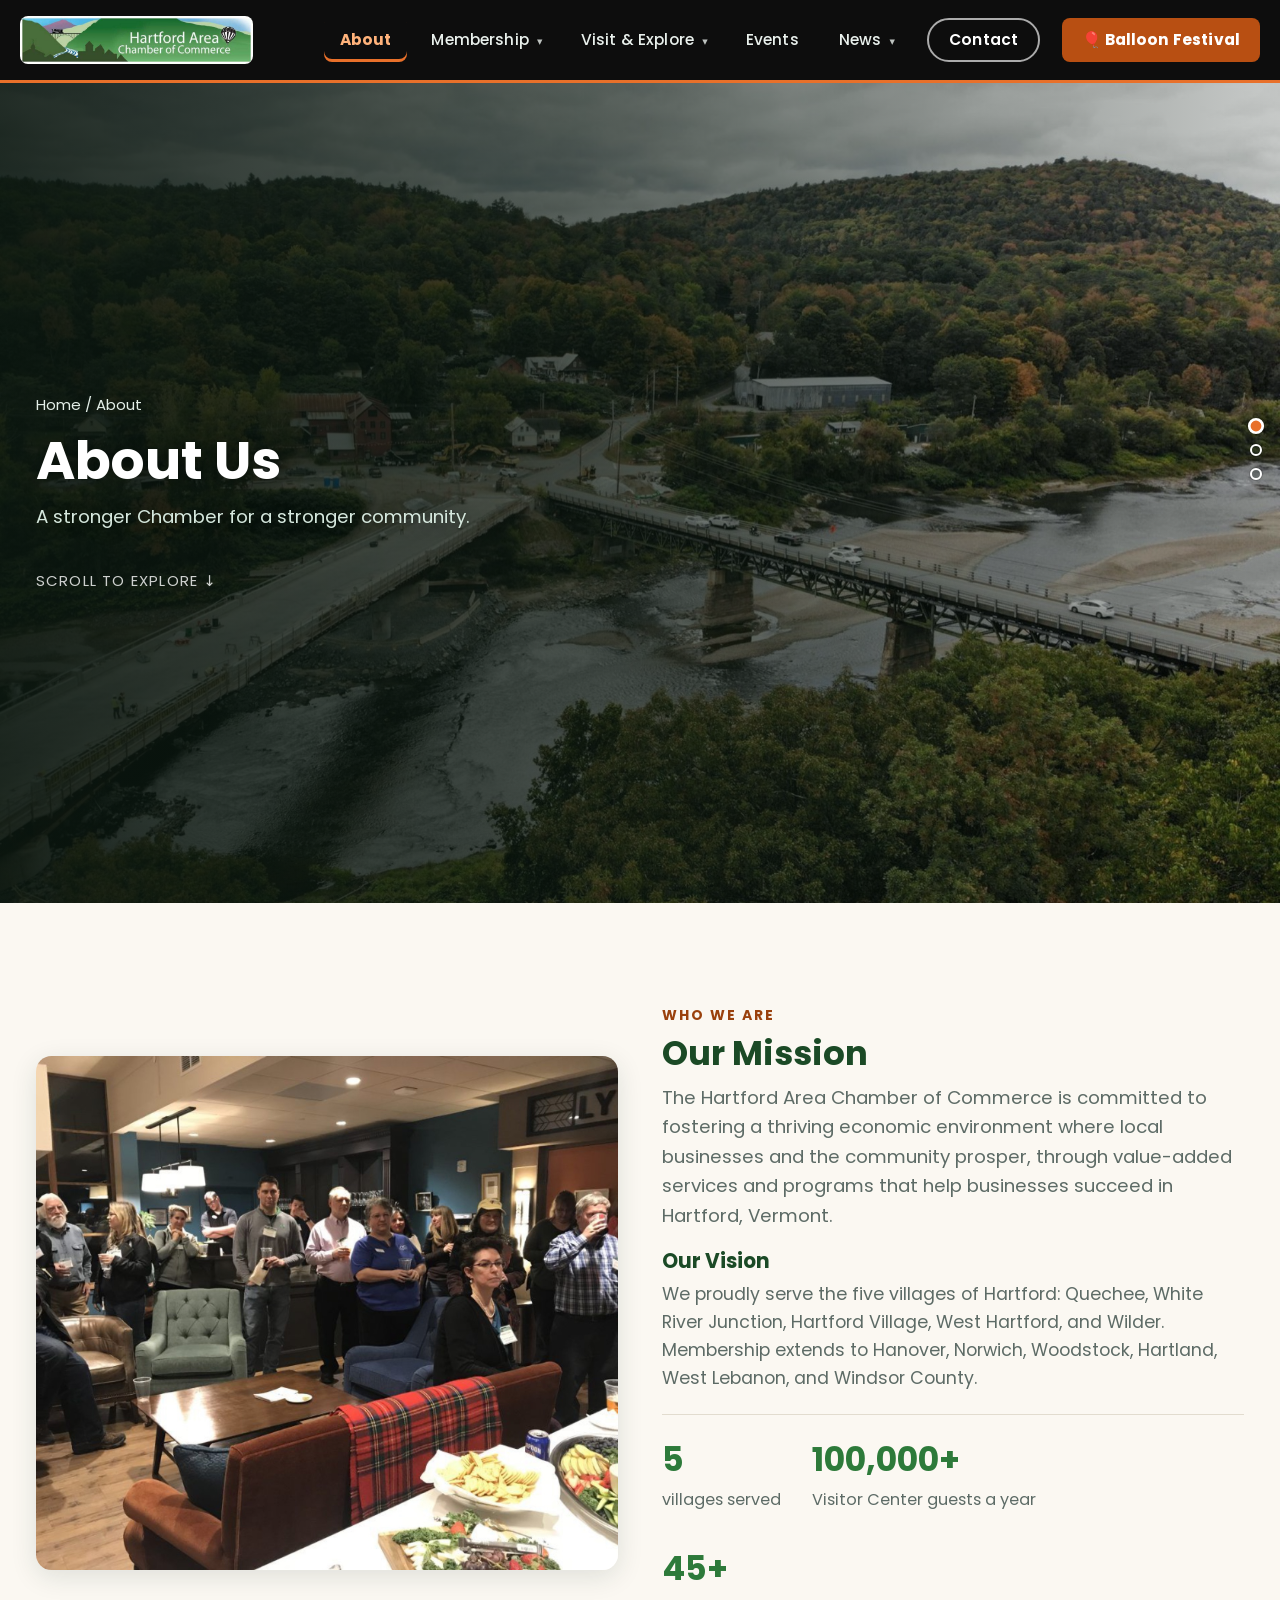
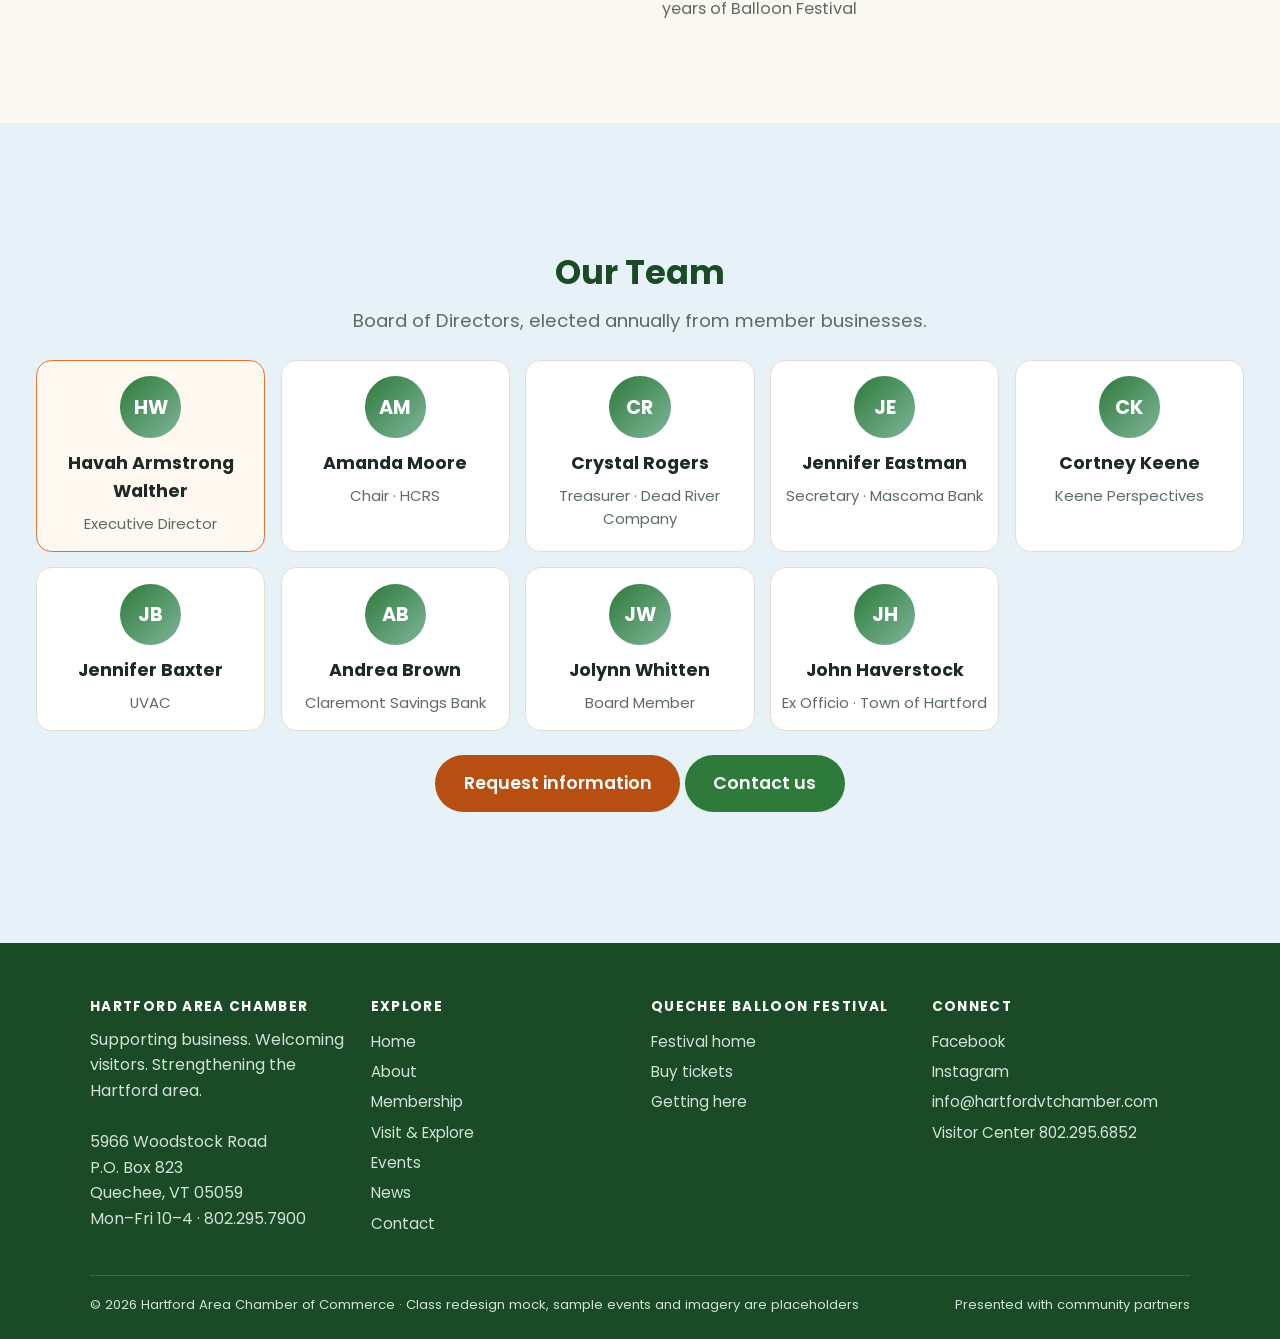
==== mock/about.html @ c6c53b95 "fixed the gorge map" ====
<!doctype html><html lang="en"><head><meta charset="utf-8"><meta name="viewport" content="width=device-width,initial-scale=1">
<title>About · Hartford Area Chamber</title>
<link rel="preconnect" href="https://fonts.googleapis.com">
<link href="https://fonts.googleapis.com/css2?family=Poppins:wght@400;500;600;700&display=swap" rel="stylesheet">
<link rel="stylesheet" href="styles.css?v=23"></head><body>
<main id="main">
<section class="page-hero photo" style="--bg:url(img/bridges.jpg)"><div class="wrap"><div class="crumbs"><a href="index.html">Home</a> / About</div><h1>About Us</h1><p>A stronger Chamber for a stronger community.</p></div></section>
<section><div class="wrap split">
  <div class="panel photo" role="img" aria-label="Members mingling at a Chamber business mixer" style="background-image:url(img/mixer.jpg);min-height:clamp(300px,52vh,520px)"></div>
  <div>
    <p class="eyebrow">Who we are</p>
    <h2>Our Mission</h2>
    <p class="lead" style="margin:8px 0 18px">The Hartford Area Chamber of Commerce is committed to fostering a thriving economic environment where local businesses and the community prosper, through value-added services and programs that help businesses succeed in Hartford, Vermont.</p>
    <h3>Our Vision</h3>
    <p style="margin:6px 0 20px;color:var(--muted)">We proudly serve the five villages of Hartford: Quechee, White River Junction, Hartford Village, West Hartford, and Wilder. Membership extends to Hanover, Norwich, Woodstock, Hartland, West Lebanon, and Windsor County.</p>
    <div class="stats">
      <div><b>5</b><span>villages served</span></div>
      <div><b>100,000+</b><span>Visitor Center guests a year</span></div>
      <div><b>45+</b><span>years of Balloon Festival</span></div>
    </div>
  </div>
</div></section>
<section class="alt"><div class="wrap">
  <div class="center"><h2>Our Team</h2><p class="lead">Board of Directors, elected annually from member businesses.</p></div>
  <div class="board team" id="team"></div>
  <p class="center" style="margin-top:22px"><a class="btn btn-primary" href="membership.html">Request information</a> <a class="btn btn-green" href="contact.html">Contact us</a></p>
</div></section>
</main>
<script src="app.js?v=23"></script>
<script>
const T=[['Amanda Moore','Chair · HCRS'],['Crystal Rogers','Treasurer · Dead River Company'],['Jennifer Eastman','Secretary · Mascoma Bank'],['Cortney Keene','Keene Perspectives'],['Jennifer Baxter','UVAC'],['Andrea Brown','Claremont Savings Bank'],['Jolynn Whitten','Board Member'],['John Haverstock','Ex Officio · Town of Hartford']];
document.getElementById('team').innerHTML='<div class="perk lead-card"><div class="avatar">HW</div><b>Havah Armstrong Walther</b><p>Executive Director</p></div>'+T.map(([n,r])=>`<div class="perk"><div class="avatar">${n.split(' ').map(x=>x[0]).join('')}</div><b>${n}</b><p>${r}</p></div>`).join('');
</script></body></html>
---- mock/styles.css ----
:root{
  --green:#2d7a3a; --green-d:#1b4a26; --sky:#e6f2f8; --cream:#fbf8f2;
  --orange:#e8702a; --orange-d:#c85a18; --ink:#1d2a26; --muted:#5d6b66;
  --line:#e2dccf; --chamber:#2d7a3a; --community:#2f6f9f; --white:#fff;
  --r:14px; --shadow:0 6px 24px rgba(20,52,39,.12);
  --font-h:'Poppins',system-ui,sans-serif; --font-b:'Poppins',system-ui,sans-serif;
}
*{box-sizing:border-box;margin:0}
html{scroll-behavior:smooth}
body{font-family:var(--font-b);color:var(--ink);background:var(--cream);line-height:1.6}
h1,h2,h3,h4{font-family:var(--font-h);line-height:1.15;color:var(--green-d)}
h1{font-size:clamp(2.2rem,5vw,3.8rem)} h2{font-size:clamp(1.7rem,3vw,2.4rem)} h3{font-size:1.25rem}
a{color:inherit}
img{max-width:100%}
.wrap{max-width:1140px;margin:0 auto;padding:0 20px}
section{padding:64px 0}
.eyebrow{font-size:.78rem;letter-spacing:.14em;text-transform:uppercase;font-weight:700;color:var(--orange-d);margin-bottom:8px}
.lead{font-size:1.15rem;color:var(--muted);max-width:60ch}
.center{text-align:center}.center .lead{margin:12px auto 0}

/* buttons */
.btn{display:inline-block;padding:12px 24px;border-radius:999px;font-weight:600;text-decoration:none;border:2px solid transparent;cursor:pointer;font:600 1rem var(--font-b);transition:.15s}
.btn-primary{background:var(--orange);color:#fff}.btn-primary:hover{background:var(--orange-d)}
.btn-green{background:var(--green);color:#fff}.btn-green:hover{background:var(--green-d)}
.btn-ghost{border-color:currentColor;background:transparent}
.btn-ghost:hover{background:rgba(255,255,255,.15)}

/* header */
.skip{position:absolute;left:-999px}.skip:focus{left:10px;top:10px;background:#fff;padding:8px;z-index:99}
.topbar{background:var(--green-d);color:#dfeee6;font-size:.85rem}
.topbar .wrap{display:flex;justify-content:space-between;gap:12px;padding:7px 20px;flex-wrap:wrap}
.topbar a{text-decoration:none}.topbar a:hover{text-decoration:underline}
header.site{position:sticky;top:0;z-index:50;background:rgba(251,248,242,.96);backdrop-filter:blur(8px);border-bottom:1px solid var(--line)}
header.site .wrap{display:flex;align-items:center;justify-content:space-between;height:72px}
.logo{display:flex;align-items:center;gap:10px;text-decoration:none;font-family:var(--font-h);font-weight:700;color:var(--green-d);line-height:1.1}
.logo-mark{width:40px;height:40px;border-radius:50%;background:var(--green);display:grid;place-items:center;font-size:1.3rem}
.logo small{display:block;font:500 .72rem var(--font-b);color:var(--muted);letter-spacing:.06em;text-transform:uppercase}
nav.main ul{list-style:none;display:flex;gap:4px;padding:0;align-items:center}
nav.main a{display:block;padding:8px 12px;border-radius:8px;text-decoration:none;font-weight:500;font-size:.95rem}
nav.main a:hover{background:var(--sky)}
nav.main a.active{color:var(--orange-d);font-weight:700;box-shadow:inset 0 -3px 0 var(--orange)}
nav.main a.nav-bf{background:var(--orange);color:#fff;font-weight:700;margin-left:6px}
nav.main a.nav-bf:hover{background:var(--orange-d)}
.menu-btn{display:none;background:none;border:0;font-size:1.8rem;cursor:pointer}
@media(max-width:900px){
  .menu-btn{display:block}
  nav.main{position:absolute;top:72px;left:0;right:0;background:var(--cream);border-bottom:1px solid var(--line);display:none}
  nav.main.open{display:block}
  nav.main ul{flex-direction:column;align-items:stretch;padding:12px 20px}
}

/* hero */
.hero{position:relative;color:#fff;padding:110px 0 100px;background:
  linear-gradient(180deg,rgba(20,52,39,.55),rgba(20,52,39,.8)),
  radial-gradient(circle at 80% 20%,#f4a261 0,transparent 35%),
  linear-gradient(160deg,#2e7d5b,#1f4d3a 60%,#143427)}
.hero p{font-size:1.2rem;max-width:56ch;margin:18px 0 28px;color:#e6f2ec}
.hero h1{color:#fff;max-width:18ch}
.hero .actions{display:flex;gap:12px;flex-wrap:wrap}
.page-hero{padding:56px 0;background:var(--green);color:#fff}
.page-hero h1{color:#fff;font-size:clamp(2rem,4vw,3rem)}
.page-hero p{color:#d6e8de;margin-top:10px;max-width:60ch}
.crumbs{font-size:.85rem;margin-bottom:12px;color:#bcd6c9}.crumbs a{text-decoration:none}.crumbs a:hover{text-decoration:underline}

/* promo band (balloon fest) */
.bf-band{background:linear-gradient(110deg,#c85a18,#e8702a 55%,#f4a261);color:#fff;padding:36px 0}
.bf-band .wrap{display:flex;align-items:center;justify-content:space-between;gap:24px;flex-wrap:wrap}
.bf-band h2{color:#fff}.bf-band p{opacity:.95}
.count{display:flex;gap:10px}
.count div{background:rgba(255,255,255,.18);border-radius:12px;padding:10px 14px;text-align:center;min-width:72px}
.count b{display:block;font:700 1.8rem var(--font-h)}.count span{font-size:.7rem;text-transform:uppercase;letter-spacing:.1em}

/* grids & cards */
.grid{display:grid;gap:22px}.g3{grid-template-columns:repeat(auto-fit,minmax(260px,1fr))}.g4{grid-template-columns:repeat(auto-fit,minmax(220px,1fr))}.g2{grid-template-columns:repeat(auto-fit,minmax(320px,1fr))}
.card{background:#fff;border:1px solid var(--line);border-radius:var(--r);overflow:hidden;box-shadow:0 1px 2px rgba(0,0,0,.03);transition:.2s;display:flex;flex-direction:column}
.card:hover{transform:translateY(-3px);box-shadow:var(--shadow)}
.card .body{padding:20px;display:flex;flex-direction:column;gap:8px;flex:1}
.card .body p{color:var(--muted);font-size:.95rem}
.card .body .btn{align-self:flex-start;margin-top:auto}
.thumb{height:170px;display:grid;place-items:center;font-size:3.4rem;position:relative}
.t-gorge{background:linear-gradient(135deg,#2e7d5b,#7fb69a)}
.t-sky{background:linear-gradient(135deg,#f4a261,#e8702a)}
.t-town{background:linear-gradient(135deg,#2f6f9f,#8bbbd9)}
.t-winter{background:linear-gradient(135deg,#9bb7c9,#e8f1f5)}
.t-bridge{background:linear-gradient(135deg,#8b5e3c,#d2a679)}
.t-spring{background:linear-gradient(135deg,#6aa84f,#c5e1a5)}
.perk{padding:24px;background:#fff;border:1px solid var(--line);border-radius:var(--r)}
.perk .ico{font-size:1.8rem;margin-bottom:8px}.perk p{color:var(--muted);font-size:.95rem;margin-top:6px}
.split{display:grid;grid-template-columns:1fr 1fr;gap:40px;align-items:center}
@media(max-width:800px){.split{grid-template-columns:1fr}}
.panel{border-radius:var(--r);min-height:320px;display:grid;place-items:center;font-size:5rem;color:#fff;box-shadow:var(--shadow)}
.alt{background:var(--sky)}.dark{background:var(--green-d);color:#e6f2ec}.dark h2{color:#fff}

/* badges */
.badge{display:inline-block;font-size:.72rem;font-weight:700;letter-spacing:.05em;text-transform:uppercase;padding:4px 10px;border-radius:999px;color:#fff;width:fit-content}
.b-chamber{background:var(--chamber)}.b-community{background:var(--community)}
.thumb .badge{position:absolute;top:12px;left:12px}
.meta{display:flex;flex-direction:column;gap:2px;font-size:.9rem;color:var(--ink)}

/* events page */
.toolbar{display:flex;gap:10px;flex-wrap:wrap;margin:24px 0}
.chip{padding:8px 16px;border-radius:999px;border:1.5px solid var(--line);background:#fff;font:600 .9rem var(--font-b);cursor:pointer}
.chip.on{background:var(--green);color:#fff;border-color:var(--green)}
.legend{display:flex;gap:16px;align-items:center;font-size:.85rem;color:var(--muted);margin-left:auto}
.dot{display:inline-block;width:10px;height:10px;border-radius:50%;margin-right:6px}
.cal{background:#fff;border:1px solid var(--line);border-radius:var(--r);overflow:hidden}
.cal-head{display:flex;justify-content:space-between;align-items:center;padding:16px 20px;background:var(--green);color:#fff}
.cal-head h3{color:#fff;font-size:1.4rem}
.cal-head button{background:rgba(255,255,255,.15);border:0;color:#fff;width:38px;height:38px;border-radius:50%;font-size:1.1rem;cursor:pointer}
.cal-head button:hover{background:rgba(255,255,255,.3)}
.cal-grid{display:grid;grid-template-columns:repeat(7,1fr)}
.dow{padding:10px;text-align:center;font-size:.75rem;font-weight:700;letter-spacing:.08em;text-transform:uppercase;color:var(--muted);background:var(--cream);border-bottom:1px solid var(--line)}
.day{min-height:96px;padding:6px;border-right:1px solid var(--line);border-bottom:1px solid var(--line);font-size:.8rem}
.day:nth-child(7n){border-right:0}
.day.out{background:#faf7f0;color:#bbb}
.day.today .n{background:var(--orange);color:#fff;border-radius:50%}
.day .n{display:inline-grid;place-items:center;width:24px;height:24px;font-weight:600}
.ev{display:block;width:100%;text-align:left;border:0;margin-top:3px;padding:3px 6px;border-radius:5px;color:#fff;font:600 .72rem var(--font-b);white-space:nowrap;overflow:hidden;text-overflow:ellipsis;cursor:pointer}
.ev.chamber{background:var(--chamber)}.ev.community{background:var(--community)}
@media(max-width:700px){.day{min-height:56px;padding:3px}.ev{font-size:0;height:8px;padding:0}.dow{padding:6px 2px;font-size:.62rem}}
.list-row{display:flex;gap:16px;background:#fff;border:1px solid var(--line);border-radius:var(--r);padding:14px;align-items:center}
.list-row .date{background:var(--sky);border-radius:10px;text-align:center;padding:8px 14px;min-width:64px}
.list-row .date b{display:block;font:700 1.5rem var(--font-h);color:var(--green-d)}.list-row .date span{font-size:.75rem;text-transform:uppercase;font-weight:700;color:var(--orange-d)}
.list-row h4{font-size:1.05rem}.list-row p{font-size:.88rem;color:var(--muted)}
dialog{border:0;border-radius:var(--r);padding:0;margin:auto;max-width:580px;width:92%;max-height:88vh;overflow:auto;box-shadow:0 20px 60px rgba(0,0,0,.35);background:#fff;color:var(--ink)}
dialog::backdrop{background:rgba(232,241,245,.55);backdrop-filter:blur(8px);-webkit-backdrop-filter:blur(8px)}
/* backdrop takes a light tint of the event's image color */
dialog[data-tone="t-gorge"]::backdrop{background:rgba(127,182,154,.40)}
dialog[data-tone="t-sky"]::backdrop{background:rgba(244,162,97,.35)}
dialog[data-tone="t-town"]::backdrop{background:rgba(139,187,217,.40)}
dialog[data-tone="t-winter"]::backdrop{background:rgba(155,183,201,.40)}
dialog[data-tone="t-bridge"]::backdrop{background:rgba(210,166,121,.38)}
dialog[data-tone="t-spring"]::backdrop{background:rgba(160,205,130,.40)}
body:has(dialog[open]){overflow:hidden}
dialog .thumb{height:130px}dialog .inner{padding:22px;display:flex;flex-direction:column;gap:10px}
.x{position:absolute;top:10px;right:10px;width:36px;height:36px;border-radius:50%;border:0;background:rgba(255,255,255,.9);font-size:1.1rem;cursor:pointer;z-index:2}
.rv-head{display:flex;justify-content:space-between;align-items:center;gap:10px;border-top:1px solid var(--line);padding-top:16px;margin-top:6px}
.stars{color:#f5a623;letter-spacing:2px}
.rv{background:var(--cream);border-radius:12px;padding:14px;display:flex;flex-direction:column;gap:6px}
.rv b{font-size:.9rem}.rv small{color:var(--muted)}.rv p{font-size:.92rem}
.rv-photos{display:flex;gap:8px;flex-wrap:wrap}
.rv-photos span,.rv-photos img{width:84px;height:64px;border-radius:8px;display:grid;place-items:center;font-size:1.6rem;object-fit:cover}
.rvform{display:none;background:var(--sky);border-radius:12px;padding:14px}.rvform.show{display:grid}
.rvform small{color:var(--muted)}

/* forms / footer */
form{display:grid;gap:12px}
input,textarea{padding:12px 14px;border:1.5px solid var(--line);border-radius:10px;font:1rem var(--font-b);width:100%}
input:focus,textarea:focus{outline:2px solid var(--orange);border-color:transparent}
footer.site{background:var(--green-d);color:#cfe2d8;padding:56px 0 24px}
footer.site h4{color:#fff;font-family:var(--font-b);font-size:.85rem;text-transform:uppercase;letter-spacing:.1em;margin-bottom:12px}
footer.site a{display:block;text-decoration:none;padding:3px 0;font-size:.95rem}footer.site a:hover{color:#fff;text-decoration:underline}
footer.site .legal{border-top:1px solid rgba(255,255,255,.15);margin-top:36px;padding-top:18px;font-size:.82rem;display:flex;justify-content:space-between;flex-wrap:wrap;gap:8px}
#map,.map{height:460px;border-radius:var(--r);border:1px solid var(--line);box-shadow:var(--shadow)}
.team{text-align:center}.avatar{width:84px;height:84px;border-radius:50%;margin:0 auto 10px;background:linear-gradient(135deg,var(--green),#7fb69a);color:#fff;display:grid;place-items:center;font:700 1.5rem var(--font-h)}
.team p{font-size:.85rem;color:var(--muted)}
.mock-note{background:#fff3cd;color:#664d03;text-align:center;font-size:.8rem;padding:6px}
.rules{display:flex;gap:14px;flex-wrap:wrap}.rule{background:#fff;border:1px solid var(--line);border-radius:12px;padding:14px 18px;font-weight:600}
table.sched{width:100%;border-collapse:collapse;background:#fff;border-radius:var(--r);overflow:hidden;border:1px solid var(--line)}
.sched td,.sched th{padding:14px 18px;text-align:left;border-bottom:1px solid var(--line)}.sched th{background:var(--green);color:#fff}

/* ---- photos ---- */
.thumb.photo{background-size:cover;background-position:center;font-size:0}
.panel.photo{background-size:cover;background-position:center;font-size:0}
.bf-band.photo{background:linear-gradient(110deg,rgba(200,90,24,.92),rgba(232,112,42,.78) 55%,rgba(244,162,97,.55)),var(--bg) center/cover}
.gallery{display:grid;grid-template-columns:repeat(4,1fr);gap:12px}
.gallery img{width:100%;height:220px;object-fit:cover;border-radius:12px;display:block}
.gallery img:first-child{grid-column:span 2;grid-row:span 2;height:452px}
@media(max-width:800px){.gallery{grid-template-columns:1fr 1fr}.gallery img{height:150px}.gallery img:first-child{grid-column:span 2;grid-row:auto;height:220px}}
.rv-photos img{width:84px;height:64px;border-radius:8px;object-fit:cover}

/* ---- ticket presence ---- */
.btn-lg{padding:16px 36px;font-size:1.1rem;box-shadow:0 8px 24px rgba(232,112,42,.45)}
.ticket-card{background:#fff;border:2px solid var(--line);border-radius:var(--r);overflow:hidden;display:flex;flex-direction:column;box-shadow:var(--shadow)}
.ticket-card.best{border-color:var(--orange)}
.ticket-card .photo-top{height:190px;background-size:cover;background-position:center;position:relative}
.ticket-card .tag{position:absolute;top:12px;left:12px;background:var(--orange);color:#fff;font-size:.75rem;font-weight:700;letter-spacing:.06em;text-transform:uppercase;padding:5px 12px;border-radius:999px}
.ticket-card .body{padding:22px;display:flex;flex-direction:column;gap:10px;flex:1}
.ticket-card ul{padding-left:18px;color:var(--muted);font-size:.95rem}
.ticket-card .btn{margin-top:auto;text-align:center}
.ticketbar{position:fixed;left:0;right:0;bottom:0;z-index:60;background:var(--green-d);color:#fff;transform:translateY(110%);transition:transform .3s;box-shadow:0 -6px 24px rgba(0,0,0,.25)}
.ticketbar.show{transform:none}
.ticketbar .wrap{display:flex;align-items:center;justify-content:space-between;gap:14px;padding:12px 20px;flex-wrap:wrap}
.ticketbar b{font-family:var(--font-h)}.ticketbar small{display:block;opacity:.8}
.ticketbar .btn{padding:10px 26px}
nav.main a.nav-buy{background:var(--green);color:#fff;font-weight:700;margin-left:4px}
nav.main a.nav-buy:hover{background:var(--green-d)}

/* ---- header: logo-matched, slim, contact always visible ---- */
.topbar{font-size:.82rem}
.topbar a{display:inline-block;margin-right:16px}.topbar .tb-right a{margin:0 0 0 16px}
.logo img{height:52px;width:auto;border-radius:8px;display:block}
header.site .wrap{height:80px}
nav.main a.nav-bf.on{box-shadow:0 0 0 3px rgba(232,112,42,.3)}
@media(max-width:900px){nav.main{top:80px}.logo img{height:42px}.topbar .tb-right{display:none}.topbar a{margin-right:12px}}
.subbar{position:sticky;top:80px;z-index:49;background:#fff;border-bottom:3px solid var(--orange);box-shadow:0 4px 14px rgba(0,0,0,.06)}
.subbar .wrap{display:flex;align-items:center;justify-content:space-between;gap:18px;padding:8px 20px;flex-wrap:wrap}
.sub-brand{display:flex;align-items:center;gap:10px;text-decoration:none;font:700 1rem var(--font-h);color:var(--green-d);line-height:1.15}
.sub-brand img{width:46px;height:46px}.sub-brand small{display:block;font:500 .7rem var(--font-b);color:var(--muted)}
.subbar nav{display:flex;gap:2px;flex-wrap:wrap}.subbar nav a{padding:8px 12px;border-radius:8px;text-decoration:none;font-weight:500;font-size:.9rem}.subbar nav a:hover{background:var(--sky)}
.subbar .btn{padding:10px 22px}
@media(max-width:900px){.subbar{top:80px}.subbar nav{display:none}}
.contact-card{background:#fff;border:1px solid var(--line);border-radius:var(--r);padding:24px}.contact-card h3{margin-bottom:8px}.contact-card p{color:var(--muted)}


/* ---- festival page: one full-screen section at a time ---- */
html.snap{scroll-snap-type:y proximity}
html.snap main>section{min-height:calc(100vh - 80px);scroll-snap-align:start;scroll-margin-top:80px;display:flex;align-items:center}
html.snap main>section>.wrap{width:100%}
html.snap footer.site{scroll-snap-align:end}
.reveal{opacity:0;transform:translateY(28px);transition:opacity .7s ease,transform .7s ease}
.reveal.in{opacity:1;transform:none}
.dots{position:fixed;right:18px;top:50%;transform:translateY(-50%);z-index:55;display:flex;flex-direction:column;gap:12px}
.dots a{width:12px;height:12px;border-radius:50%;background:rgba(29,42,38,.25);border:2px solid #fff;box-shadow:0 0 0 1px rgba(0,0,0,.15);position:relative}
.dots a.on{background:var(--orange);transform:scale(1.35)}
.dots a span{position:absolute;right:22px;top:50%;transform:translateY(-50%);background:var(--green-d);color:#fff;font-size:.75rem;padding:3px 9px;border-radius:6px;white-space:nowrap;opacity:0;pointer-events:none;transition:.15s}
.dots a:hover span{opacity:1}
@media(max-width:800px){.dots{display:none}html.snap main>section{min-height:0;display:block}html.snap{scroll-snap-type:none}}
@media(prefers-reduced-motion:reduce){html.snap{scroll-snap-type:none;scroll-behavior:auto}.reveal{opacity:1;transform:none;transition:none}}

/* ---- single, clean header ---- */
header.site .wrap{max-width:1280px;height:80px;gap:16px}
.logo img{height:50px}
nav.main ul{gap:2px}
nav.main a{padding:8px 11px;font-size:.93rem;white-space:nowrap}
nav.main li.hdr-phone a{color:var(--green-d);font-weight:700;padding:8px 12px}
nav.main li.hdr-phone a:hover{background:var(--sky)}
@media(max-width:1270px){nav.main li.hdr-phone{display:none}}
@media(max-width:900px){nav.main li.hdr-phone{display:block}}

/* ---- ONE SECTION AT A TIME (all pages, wide screens) ---- */
html.snap{scroll-snap-type:y mandatory;scroll-padding-top:80px}
html.snap main>section{min-height:calc(100vh - 80px);padding:28px 0;scroll-snap-align:start;display:flex;align-items:center;scroll-snap-stop:always}
html.snap main>section>.wrap{width:100%}
html.snap footer.site{scroll-snap-align:end}
/* title screens */
html.snap .page-hero{padding:40px 0}
html.snap .page-hero h1{font-size:clamp(2.4rem,5vw,4rem)}
html.snap .page-hero p{font-size:1.2rem}
html.snap .page-hero .wrap::after{content:'Scroll to explore ↓';display:block;margin-top:34px;font-size:.85rem;opacity:.8;letter-spacing:.08em;text-transform:uppercase}
html.snap .hero,html.snap .bf-hero{padding:40px 0}
html.snap .bf-band .wrap{flex-direction:column;text-align:center;gap:26px}
html.snap .bf-band h2{font-size:clamp(2.2rem,4.5vw,3.6rem)}
html.snap .bf-band .count b{font-size:2.4rem}html.snap .bf-band .count div{min-width:92px;padding:14px}
/* fit tall content on one screen */
html.snap .day{min-height:clamp(52px,9vh,86px)}
html.snap .cal-head{padding:10px 18px}
html.snap .toolbar{margin:12px 0}
html.snap #map,html.snap .map{height:clamp(300px,52vh,470px)}
html.snap .ticket-card .photo-top{height:clamp(90px,16vh,150px)}
html.snap .gallery{--h:clamp(120px,24vh,220px)}
html.snap .gallery img{height:var(--h)}html.snap .gallery img:first-child{height:calc(var(--h)*2 + 12px)}
html.snap .thumb{height:clamp(120px,20vh,170px)}
/* header: one Contact button */
nav.main a.nav-contact{border:2px solid var(--green);color:var(--green-d);font-weight:600;padding:6px 14px;border-radius:999px;margin-left:6px;box-shadow:none}
nav.main a.nav-contact:hover,nav.main a.nav-contact.active{background:var(--green);color:#fff;box-shadow:none}

/* ---- base sizes; JS then scales each section to fill its screen ---- */
header.site,footer.site,.dots{font-size:16px}
nav.main a{font-size:15.5px}
.lead{font-size:1.2rem}
.badge{font-size:.78rem;padding:5px 12px}
.eyebrow{font-size:.88rem}
.btn{font-size:1.05rem}
h2{font-size:clamp(1.9rem,3.4vw,2.9rem)}
.ev{font-size:.8rem}
html.snap .day{min-height:clamp(46px,7vh,80px)}
html.snap .card .thumb{height:clamp(80px,14vh,150px)}
html.snap #map,html.snap .map{height:clamp(240px,42vh,480px)}
html.snap .toolbar{margin:10px 0}
html.snap .gallery{--h:clamp(120px,22vh,230px)}
html.snap .avatar{width:56px;height:56px;font-size:1.1rem}
html.snap main>section>.wrap{transform-origin:top center}
/* seasonal series: one clean row per series, host always shown */
.series{display:flex;align-items:center;gap:16px;text-align:left;background:#fff;border:1px solid var(--line);border-radius:var(--r);padding:16px 20px;cursor:pointer;font:inherit;color:inherit;transition:.15s}
.series:hover{transform:translateY(-2px);box-shadow:var(--shadow)}
.series .ico{font-size:2.2rem;line-height:1}
.series h3{font-size:1.2rem;margin-bottom:2px}.series p{color:var(--muted);font-size:.98rem}
.series .badge{margin-left:auto;flex-shrink:0}
.tb-sep{width:1px;height:28px;background:var(--line);margin:0 6px}
.ev.chamber::before{content:'★ '}
.hostkey{display:flex;gap:18px;font-size:.95rem;color:var(--muted);margin:2px 0 10px}
@media(max-width:700px){.series{flex-wrap:wrap}.series .badge{margin-left:0}}

/* about: ED + board in one tidy grid */
.board{display:grid;grid-template-columns:repeat(5,1fr);gap:14px;margin-top:22px}
.board .perk{padding:14px 10px}
.board .perk.lead-card{border-color:var(--orange);background:#fff8f1}
@media(max-width:900px){.board{grid-template-columns:repeat(2,1fr)}}

/* denser sections */
.series{padding:12px 16px;gap:12px}.series .ico{font-size:1.8rem}.series h3{font-size:1.1rem}.series p{font-size:.92rem}
html.snap .card .thumb{height:clamp(64px,11vh,120px)}
html.snap .ticket-card .photo-top{height:clamp(60px,9vh,110px)}
html.snap .sched td,html.snap .sched th{padding:9px 16px}
html.snap .rule{padding:8px 12px;font-size:.9rem}

.hero h1{font-size:clamp(2.1rem,4.2vw,3.5rem)}

/* home hero: The Mill at dusk, darkened on the left so the headline stays readable */
.hero{background:linear-gradient(90deg,rgba(15,40,25,.88) 0%,rgba(15,40,25,.62) 45%,rgba(15,40,25,.15) 100%),url(img/mill.jpg) center/cover}
.hero h1,.hero p{text-shadow:0 2px 18px rgba(0,0,0,.35)}

/* ---- calmer type ---- */
h1,.hero h1{font-size:clamp(2rem,3.6vw,3rem)}
h2{font-size:clamp(1.6rem,2.4vw,2.1rem)}
h3{font-size:1.15rem}
.lead{font-size:1.05rem}
.btn{font-size:1rem}
.btn-lg{padding:13px 30px;font-size:1.02rem}
.hero p{font-size:1.05rem}
.quote{font-size:1.2rem}
html.snap .page-hero h1{font-size:clamp(2rem,3.8vw,3.1rem)}
html.snap .page-hero p{font-size:1.05rem}
html.snap .bf-band h2{font-size:clamp(1.8rem,3.2vw,2.6rem)}
.bf-hero h1{font-size:clamp(2rem,3.8vw,3.2rem)}
.bf-hero .count b,.bf-band .count b,html.snap .bf-band .count b{font-size:1.9rem}
.bf-hero .count div{min-width:78px;padding:10px 12px}
.eyebrow{font-size:.8rem}

/* ---- dark header, nav on the right, dropdowns ---- */
header.site{background:#202b27;border-bottom:3px solid var(--orange);backdrop-filter:none}
header.site .wrap{max-width:1280px;justify-content:space-between}
nav.main{margin-left:auto}
nav.main ul{justify-content:flex-end;gap:4px}
nav.main a{color:#e9f0ec}
nav.main a:hover{background:rgba(255,255,255,.1)}
nav.main a.active{color:#ffb27a;box-shadow:inset 0 -3px 0 var(--orange)}
nav.main a.nav-contact{border-color:rgba(255,255,255,.65);color:#fff}
nav.main a.nav-contact:hover,nav.main a.nav-contact.active{background:#fff;color:#202b27;box-shadow:none}
nav.main a.nav-bf{margin-left:8px}
.menu-btn{color:#fff}
nav.main li{position:relative}
.car{font-style:normal;font-size:.7em;opacity:.8}
.dd{position:absolute;top:100%;left:0;min-width:270px;background:#fff;border-radius:12px;box-shadow:0 14px 40px rgba(0,0,0,.28);padding:8px;display:none;z-index:80;margin-top:2px}
.dd::before{content:'';position:absolute;left:0;right:0;top:-12px;height:12px}
.dd.dd-right{left:auto;right:0}
nav.main li.has-dd:hover>.dd,nav.main li.has-dd:focus-within>.dd{display:block}
nav.main .dd a{color:var(--ink);padding:10px 14px;border-radius:8px;white-space:nowrap;font-weight:500;box-shadow:none}
nav.main .dd a:hover{background:var(--sky);color:var(--green-d)}
@media(max-width:900px){
  nav.main{position:absolute;top:80px;left:0;right:0;background:#202b27;border-bottom:3px solid var(--orange);margin-left:0}
  nav.main ul{align-items:stretch}
  .dd{position:static;display:block;background:transparent;box-shadow:none;padding:0 0 0 14px;margin:0;min-width:0}
  .dd::before{display:none}
  nav.main .dd a{color:#cfdcd5;padding:6px 12px;font-size:.9rem}
  nav.main .dd a:hover{background:rgba(255,255,255,.08);color:#fff}
  .car{display:none}
}

/* ---- accessible host key: color + shape + words ---- */
.sw{display:inline-grid;place-items:center;width:1.6em;height:1.6em;border-radius:6px;color:#fff;font-style:normal;font-size:.85em;margin-right:8px;flex-shrink:0}
.sw.chamber{background:var(--chamber)}.sw.community{background:var(--community)}
.legend-key{display:flex;gap:26px;justify-content:center;flex-wrap:wrap;margin-top:10px;font-weight:600;color:var(--ink)}
.key{display:inline-flex;align-items:center}
.chip .sw{width:1.4em;height:1.4em;margin-right:6px}
.chip.on .sw{outline:2px solid #fff}
.ev.community::before{content:'● '}
/* orange that passes 4.5:1 with white text */
.btn-primary,.b-orange,nav.main a.nav-bf{background:#b84f12}
.btn-primary:hover,nav.main a.nav-bf:hover{background:#9a410d}
.bf-band{background:linear-gradient(110deg,#a8470f,#c85a18 55%,#d9742b)}
.eyebrow{color:#9a410d}
/* visible keyboard focus everywhere */
a:focus-visible,button:focus-visible,input:focus-visible,textarea:focus-visible,select:focus-visible,summary:focus-visible{outline:3px solid #1b4a26;outline-offset:2px}
header.site a:focus-visible,header.site button:focus-visible,footer.site a:focus-visible,.dark a:focus-visible,.hero a:focus-visible,.bf-hero a:focus-visible,.page-hero a:focus-visible,.bf-band a:focus-visible{outline-color:#fff}
@media(prefers-reduced-motion:reduce){*{transition-duration:.01ms!important}}

/* ---- true black header, roomier nav ---- */
header.site{background:#0d0d0d}
header.site .wrap{max-width:1360px}
.logo img{height:48px}
nav.main ul{gap:8px}
nav.main a{padding:10px 16px;font-size:15.5px;letter-spacing:.01em}
nav.main a.nav-contact{padding:8px 20px;margin-left:10px}
nav.main a.nav-bf{padding:10px 20px;margin-left:14px}
nav.main li.has-dd>a{padding-right:14px}
.car{margin-left:4px}
/* collapse to the menu button earlier so the nav never feels squeezed */
@media(max-width:1270px){
  .menu-btn{display:block}
  nav.main{position:absolute;top:80px;left:0;right:0;background:#0d0d0d;border-bottom:3px solid var(--orange);margin-left:0;display:none}
  nav.main.open{display:block}
  nav.main ul{flex-direction:column;align-items:stretch;padding:12px 20px;gap:2px}
  nav.main a.nav-contact,nav.main a.nav-bf{margin-left:0;text-align:center;margin-top:6px}
  .dd{position:static;display:block;background:transparent;box-shadow:none;padding:0 0 0 14px;margin:0;min-width:0}
  .dd::before{display:none}
  nav.main .dd a{color:#cfdcd5;padding:8px 14px;font-size:.92rem}
  nav.main .dd a:hover{background:rgba(255,255,255,.08);color:#fff}
  .car{display:none}
}

.logo{flex-shrink:0}

/* title screens with photos: dark on the left so the headline always reads */
.page-hero.photo{background:linear-gradient(90deg,rgba(10,22,15,.9) 0%,rgba(10,22,15,.68) 45%,rgba(10,22,15,.22) 100%),var(--bg) center/cover}
.page-hero.photo h1,.page-hero.photo p{text-shadow:0 2px 16px rgba(0,0,0,.4)}
.page-hero.photo .crumbs,.page-hero.photo .crumbs a{color:#e4efe8}

.stats{display:flex;gap:28px;flex-wrap:wrap;border-top:1px solid var(--line);padding-top:18px}
.stats b{display:block;font:700 1.9rem var(--font-h);color:var(--green)}
.stats span{font-size:.92rem;color:var(--muted)}

.facts{list-style:none;padding:0;display:grid;gap:10px}
.facts li{font-size:.98rem;color:var(--muted);padding-left:14px;border-left:3px solid var(--green)}
.facts b{color:var(--ink)}
.villages .perk h3{font-size:1.05rem;margin-bottom:2px}.villages .perk b{display:block;font-size:.85rem;color:var(--green);margin-bottom:6px}.villages .perk p{font-size:.9rem}

/* contact: one large map with an address card on top */
.mapsec .wrap{position:relative}
.bigmap{height:420px!important}
html.snap .bigmap{height:calc(100vh - 80px - 64px)!important}
.mapcard{position:absolute;left:36px;top:36px;z-index:500;background:#fff;border-radius:14px;box-shadow:0 10px 30px rgba(0,0,0,.25);padding:18px 22px;max-width:300px;font-size:.95rem}
.mapcard h3{margin-bottom:6px}.mapcard p{color:var(--ink);margin-bottom:8px}
@media(max-width:700px){.mapcard{position:static;max-width:none;margin-top:12px}}
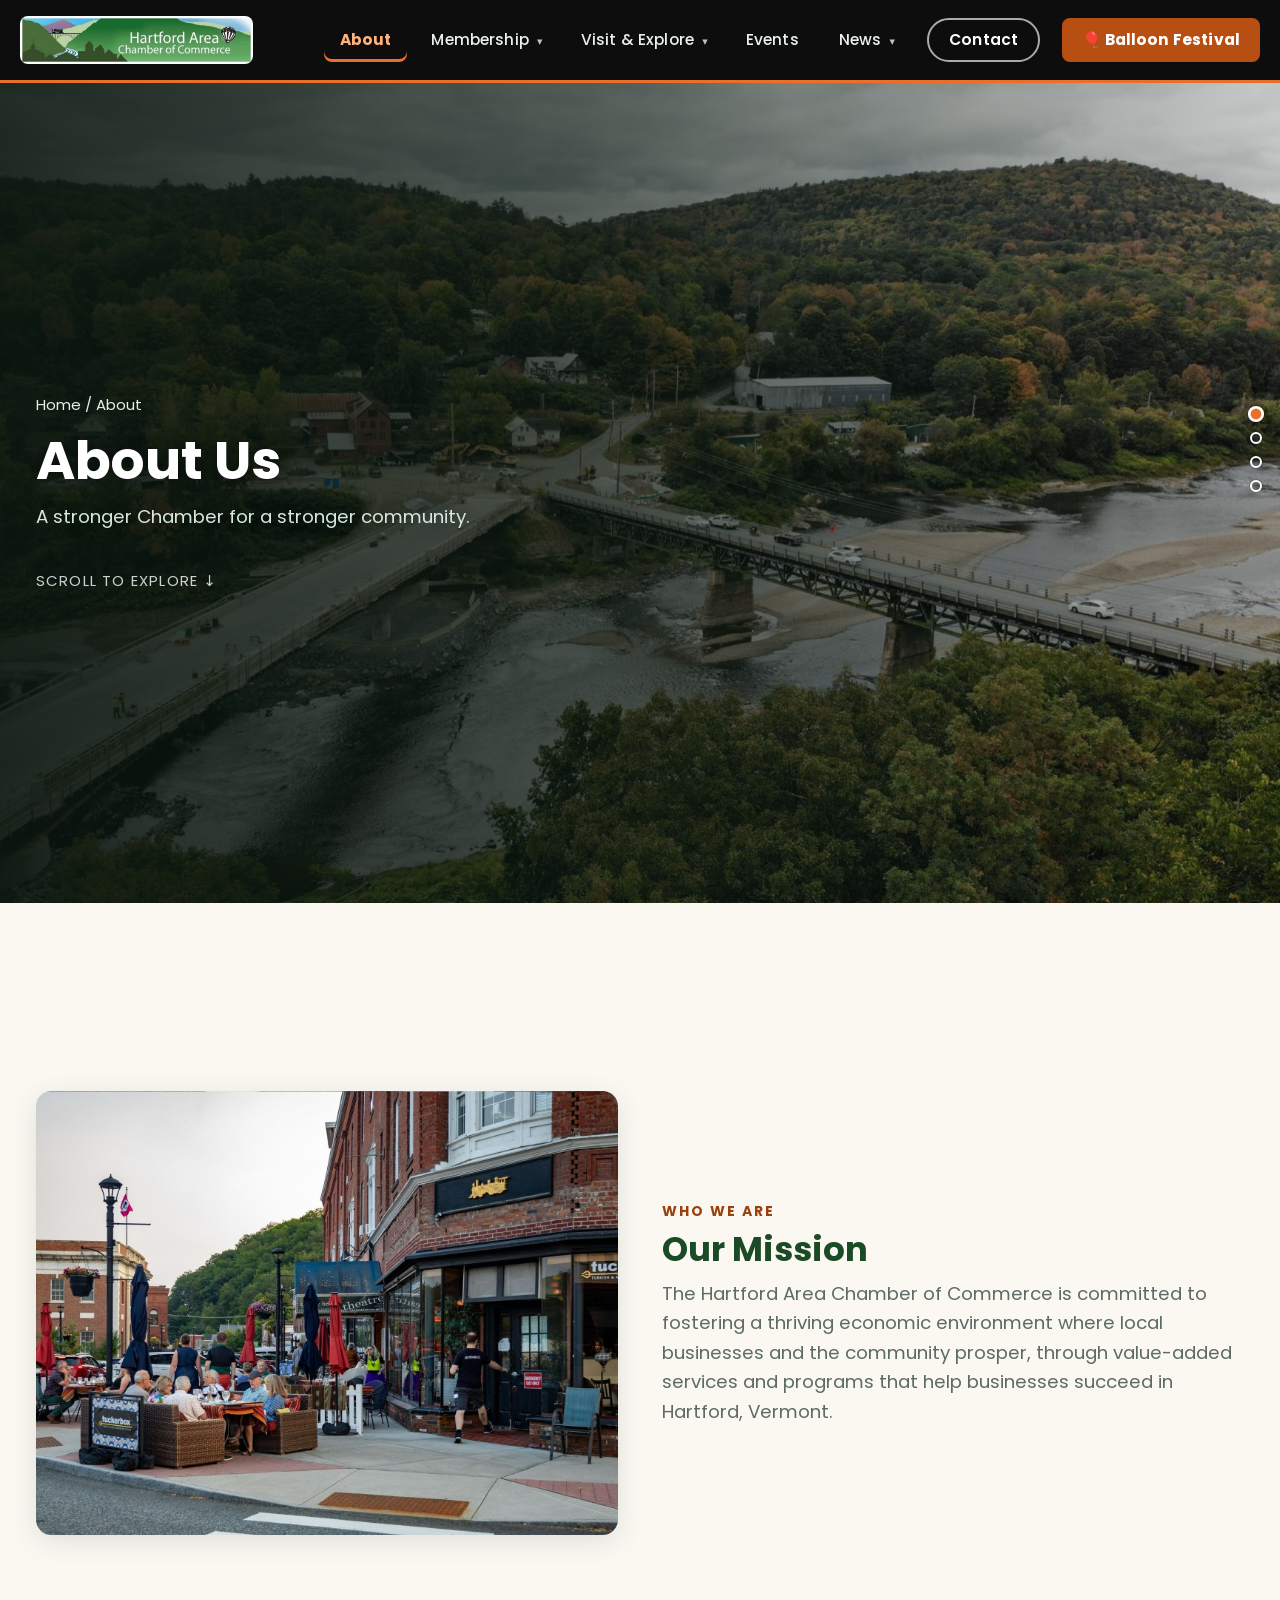
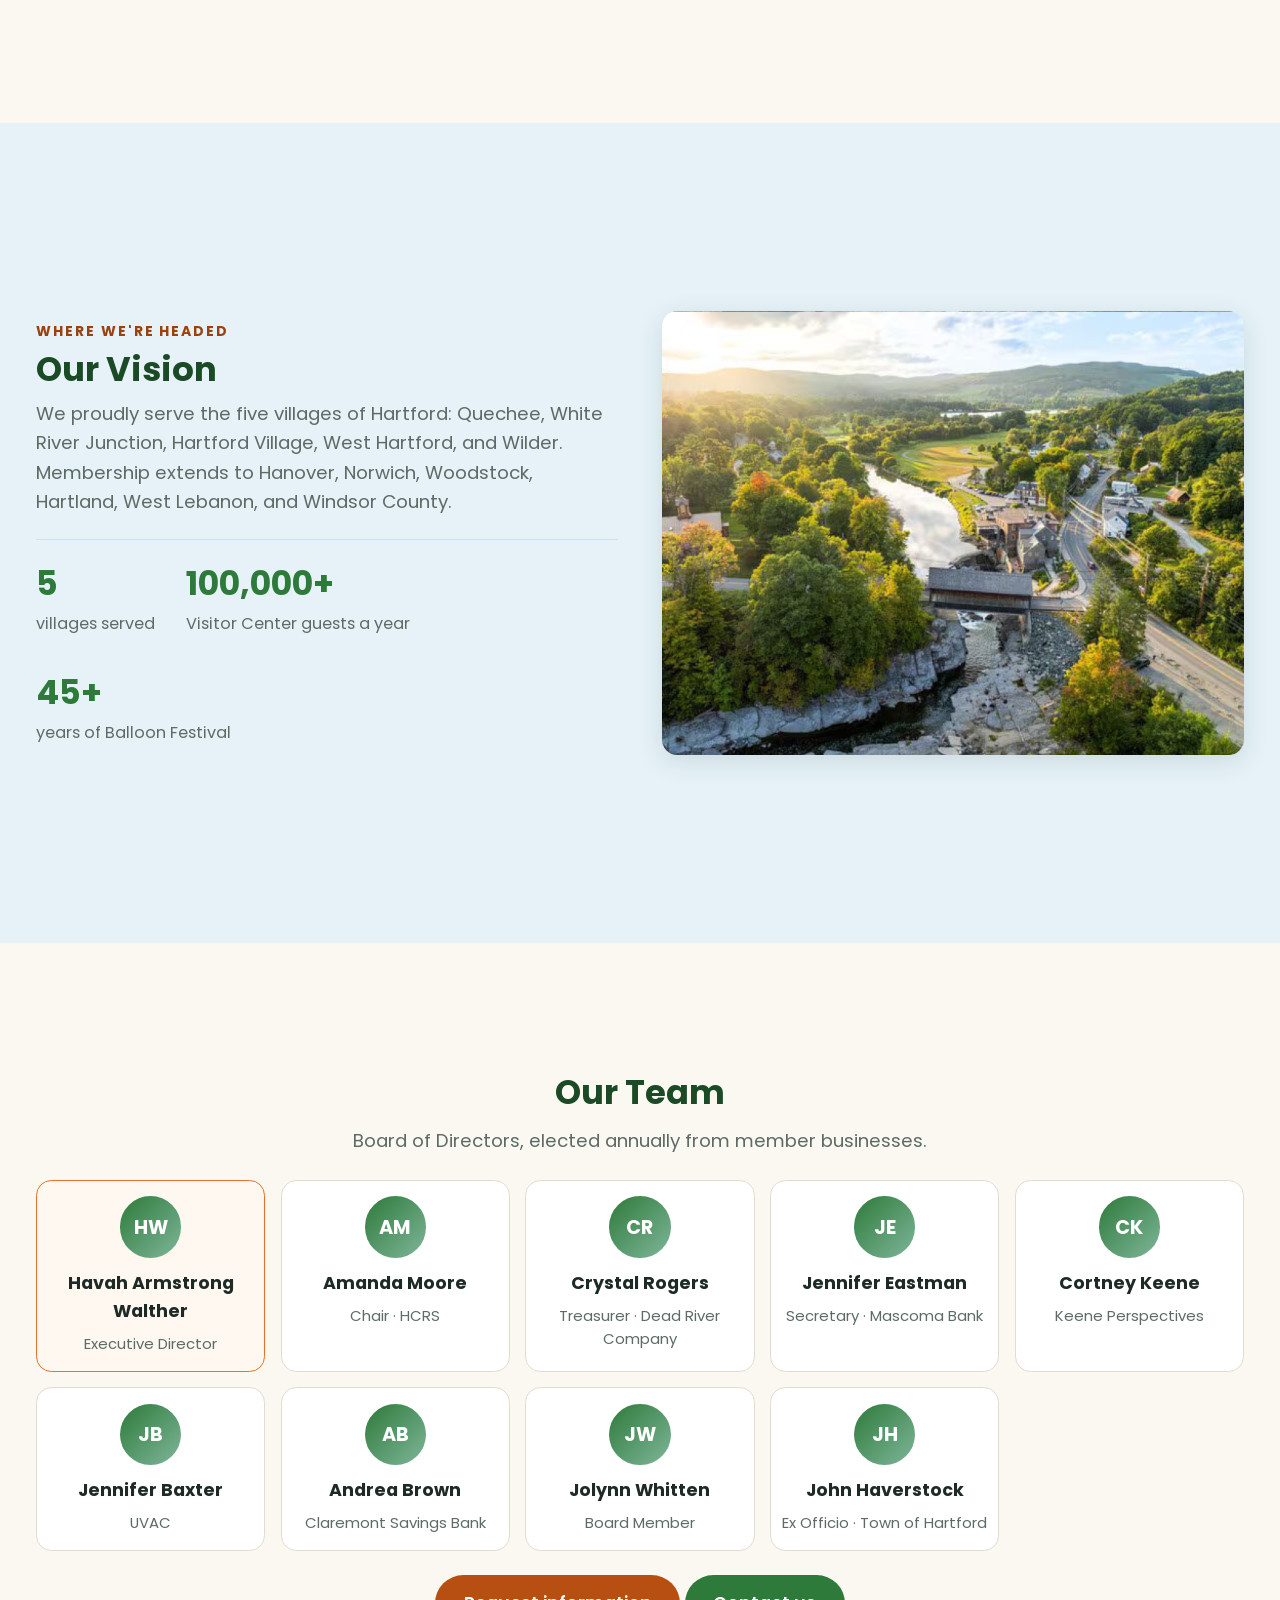
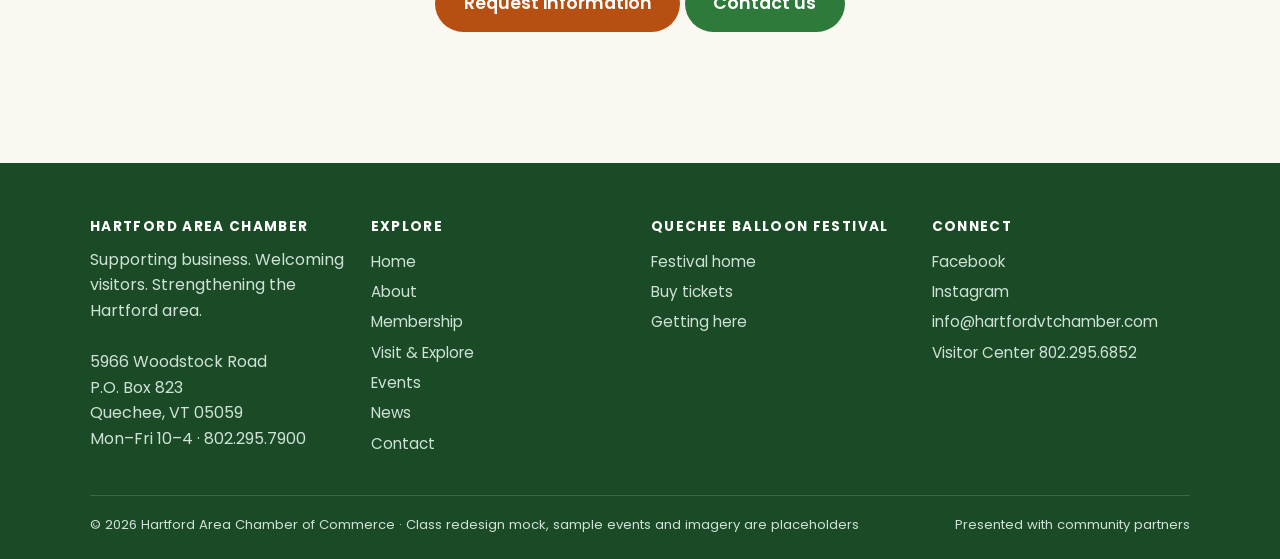
==== commit 4b09138a: "added actual events" ====
--- a/mock/about.html
+++ b/mock/about.html
@@ -2,31 +2,37 @@
 <title>About · Hartford Area Chamber</title>
 <link rel="preconnect" href="https://fonts.googleapis.com">
 <link href="https://fonts.googleapis.com/css2?family=Poppins:wght@400;500;600;700&display=swap" rel="stylesheet">
-<link rel="stylesheet" href="styles.css?v=23"></head><body>
+<link rel="stylesheet" href="styles.css?v=28"></head><body>
 <main id="main">
 <section class="page-hero photo" style="--bg:url(img/bridges.jpg)"><div class="wrap"><div class="crumbs"><a href="index.html">Home</a> / About</div><h1>About Us</h1><p>A stronger Chamber for a stronger community.</p></div></section>
 <section><div class="wrap split">
-  <div class="panel photo" role="img" aria-label="Members mingling at a Chamber business mixer" style="background-image:url(img/mixer.jpg);min-height:clamp(300px,52vh,520px)"></div>
+  <div class="panel photo" role="img" aria-label="Diners outside local shops and restaurants in downtown White River Junction" style="background-image:url(img/downtown.jpg);min-height:clamp(300px,45vh,460px)"></div>
   <div>
     <p class="eyebrow">Who we are</p>
     <h2>Our Mission</h2>
-    <p class="lead" style="margin:8px 0 18px">The Hartford Area Chamber of Commerce is committed to fostering a thriving economic environment where local businesses and the community prosper, through value-added services and programs that help businesses succeed in Hartford, Vermont.</p>
-    <h3>Our Vision</h3>
-    <p style="margin:6px 0 20px;color:var(--muted)">We proudly serve the five villages of Hartford: Quechee, White River Junction, Hartford Village, West Hartford, and Wilder. Membership extends to Hanover, Norwich, Woodstock, Hartland, West Lebanon, and Windsor County.</p>
+    <p class="lead" style="margin:8px 0 0">The Hartford Area Chamber of Commerce is committed to fostering a thriving economic environment where local businesses and the community prosper, through value-added services and programs that help businesses succeed in Hartford, Vermont.</p>
+  </div>
+</div></section>
+<section class="alt"><div class="wrap split">
+  <div>
+    <p class="eyebrow">Where we're headed</p>
+    <h2>Our Vision</h2>
+    <p class="lead" style="margin:8px 0 20px">We proudly serve the five villages of Hartford: Quechee, White River Junction, Hartford Village, West Hartford, and Wilder. Membership extends to Hanover, Norwich, Woodstock, Hartland, West Lebanon, and Windsor County.</p>
     <div class="stats">
       <div><b>5</b><span>villages served</span></div>
       <div><b>100,000+</b><span>Visitor Center guests a year</span></div>
       <div><b>45+</b><span>years of Balloon Festival</span></div>
     </div>
   </div>
+  <div class="panel photo" role="img" aria-label="Aerial view of Quechee village and the surrounding hills" style="background-image:url(img/quechee-aerial.jpg);min-height:clamp(300px,45vh,460px)"></div>
 </div></section>
-<section class="alt"><div class="wrap">
+<section><div class="wrap">
   <div class="center"><h2>Our Team</h2><p class="lead">Board of Directors, elected annually from member businesses.</p></div>
   <div class="board team" id="team"></div>
   <p class="center" style="margin-top:22px"><a class="btn btn-primary" href="membership.html">Request information</a> <a class="btn btn-green" href="contact.html">Contact us</a></p>
 </div></section>
 </main>
-<script src="app.js?v=23"></script>
+<script src="app.js?v=24"></script>
 <script>
 const T=[['Amanda Moore','Chair · HCRS'],['Crystal Rogers','Treasurer · Dead River Company'],['Jennifer Eastman','Secretary · Mascoma Bank'],['Cortney Keene','Keene Perspectives'],['Jennifer Baxter','UVAC'],['Andrea Brown','Claremont Savings Bank'],['Jolynn Whitten','Board Member'],['John Haverstock','Ex Officio · Town of Hartford']];
 document.getElementById('team').innerHTML='<div class="perk lead-card"><div class="avatar">HW</div><b>Havah Armstrong Walther</b><p>Executive Director</p></div>'+T.map(([n,r])=>`<div class="perk"><div class="avatar">${n.split(' ').map(x=>x[0]).join('')}</div><b>${n}</b><p>${r}</p></div>`).join('');
--- a/mock/styles.css
+++ b/mock/styles.css
@@ -413,3 +413,43 @@
 .mapcard{position:absolute;left:36px;top:36px;z-index:500;background:#fff;border-radius:14px;box-shadow:0 10px 30px rgba(0,0,0,.25);padding:18px 22px;max-width:300px;font-size:.95rem}
 .mapcard h3{margin-bottom:6px}.mapcard p{color:var(--ink);margin-bottom:8px}
 @media(max-width:700px){.mapcard{position:static;max-width:none;margin-top:12px}}
+
+/* ticket pop-up: option list */
+dialog#tix{max-width:660px}
+.opts{display:grid;gap:8px}
+.opt{display:grid;grid-template-columns:auto 1fr auto;gap:12px;align-items:center;padding:10px 14px;border:1.5px solid var(--line);border-radius:12px;background:#fff}
+.opt.main{border-color:#b84f12;background:#fff8f1}
+.opt .oi,.tile .oi{font-size:1.6rem;line-height:1}
+.opt b{display:block;font-size:.98rem;line-height:1.25}.opt small{display:block;color:var(--muted);font-size:.84rem;line-height:1.35;margin-top:2px}
+.opt .btn{padding:8px 18px;font-size:.9rem;white-space:nowrap}
+@media(max-width:520px){.opt{grid-template-columns:auto 1fr}.opt .btn{grid-column:1/-1;text-align:center}}
+/* festival page: extra options */
+.tile{display:grid;grid-template-columns:auto 1fr;gap:4px 12px;align-items:center;background:#fff;border:1.5px solid var(--line);border-radius:12px;padding:12px 16px;text-decoration:none;transition:.15s}
+.tile:hover{border-color:#b84f12;transform:translateY(-2px)}
+.tile b{display:block;font-size:1rem}.tile small{display:block;color:var(--muted);font-size:.85rem;line-height:1.35}
+.tile i{grid-column:2;font-style:normal;font-weight:700;font-size:.85rem;color:#9a410d}
+
+dialog#tix .thumb{height:80px!important}
+dialog#tix .inner{padding:16px 20px;gap:8px}
+dialog#tix h3{font-size:1.2rem}
+.opt{padding:8px 14px}
+html.snap .ticket-card .body ul{font-size:.9rem}
+
+dialog#tix{max-height:94vh}
+@media(max-height:700px){dialog#tix .opt small{font-size:.78rem}dialog#tix .thumb{height:56px!important}}
+
+dialog#tix{max-width:780px}
+dialog#tix .opt b{font-size:.95rem}
+dialog#tix .opt small{font-size:.8rem}
+dialog#tix .opt{padding:7px 14px}
+
+dialog#tix .inner{padding:12px 20px 14px;gap:6px}
+dialog#tix .opts{gap:6px}
+.bridges .perk h3,.villages .perk h3{font-size:1.1rem;margin-bottom:4px}
+.bridges .perk p{font-size:.92rem;margin-top:8px}
+.bridges .perk a{color:var(--green)}
+.bridges .perk,.villages .perk{padding:0;overflow:hidden}
+.bridges .perk>:not(.ph),.villages .perk>:not(.ph){margin-left:20px;margin-right:20px}
+.bridges .perk h3,.villages .perk h3{margin-top:16px}
+.bridges .perk>:last-child,.villages .perk>:last-child{margin-bottom:20px}
+.perk .ph{height:clamp(110px,19vh,190px);background-size:cover}
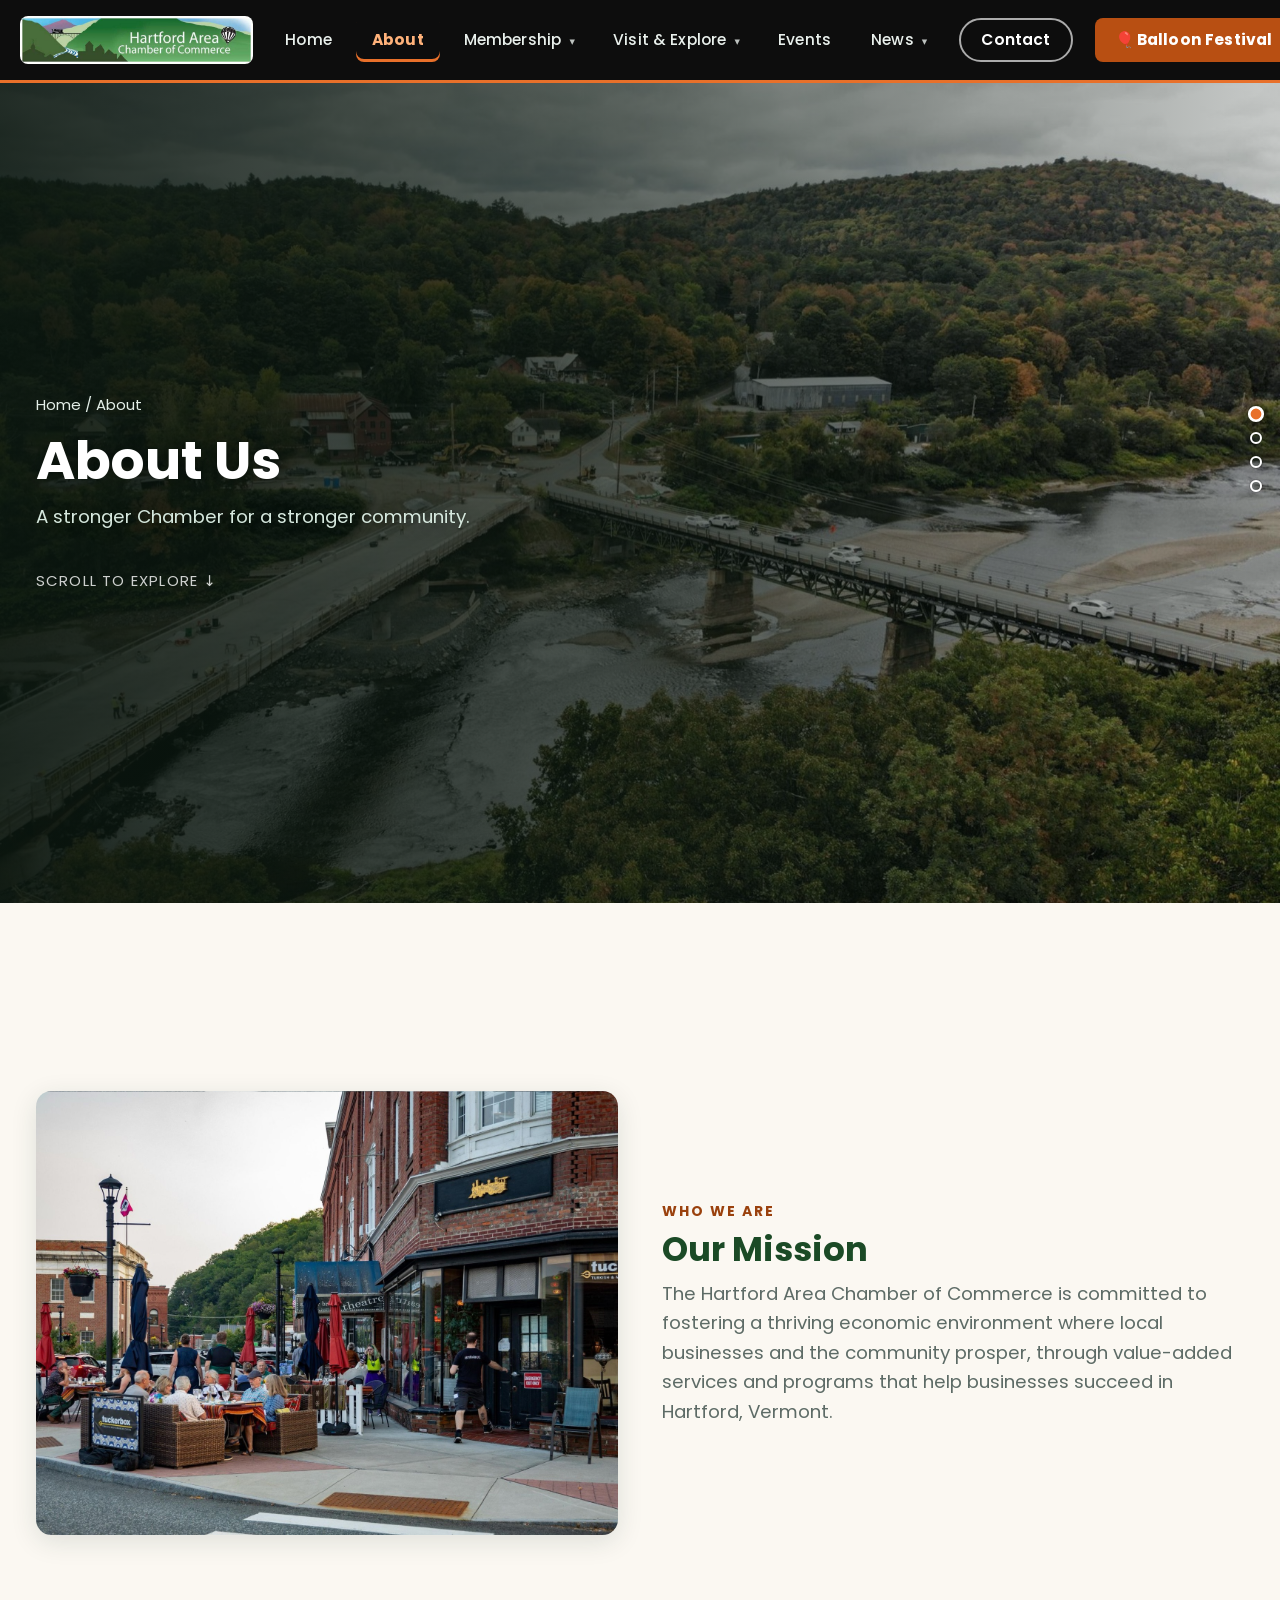
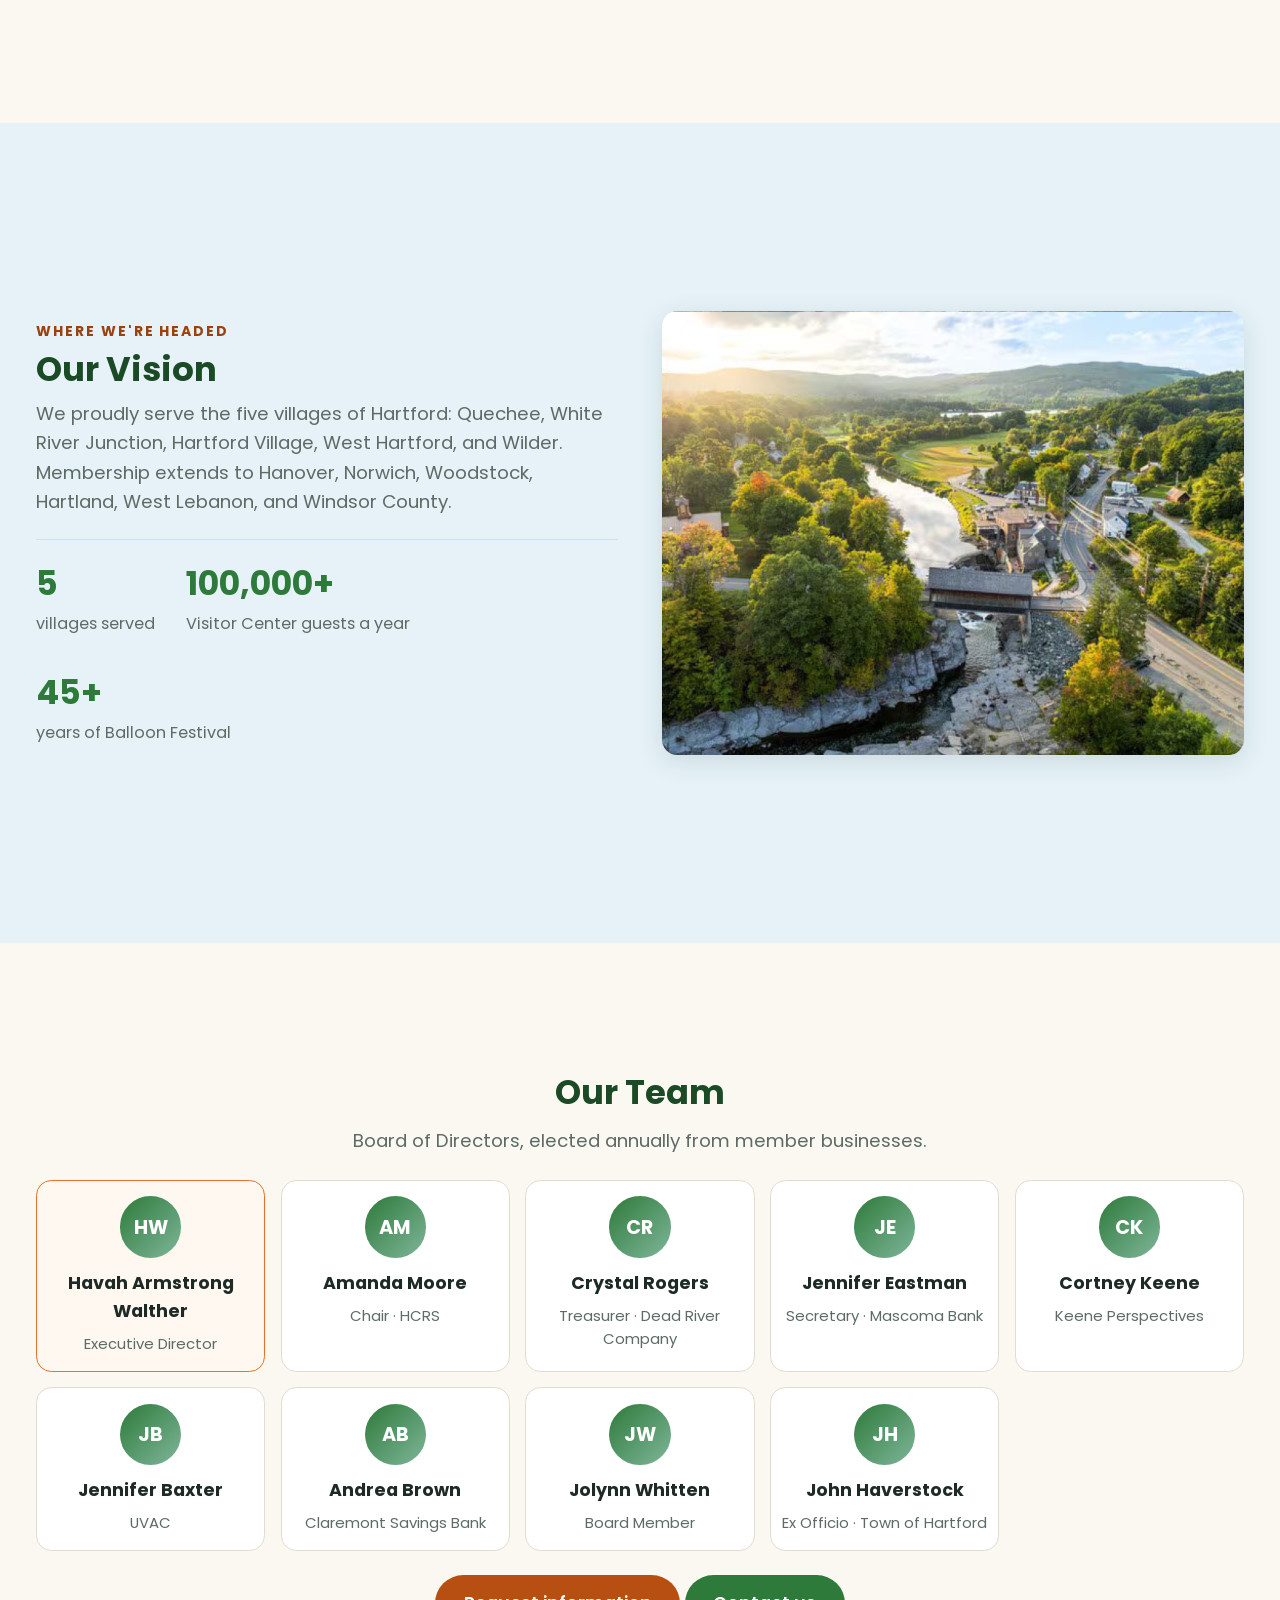
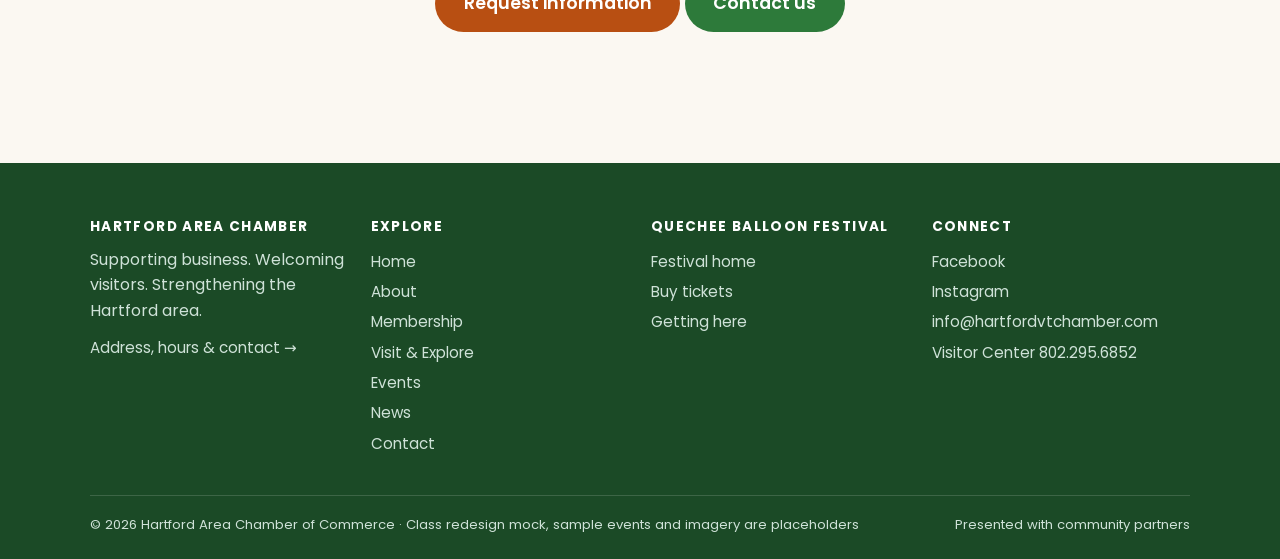
==== commit c985445c: "added the home page" ====
--- a/mock/about.html
+++ b/mock/about.html
@@ -2,7 +2,7 @@
 <title>About · Hartford Area Chamber</title>
 <link rel="preconnect" href="https://fonts.googleapis.com">
 <link href="https://fonts.googleapis.com/css2?family=Poppins:wght@400;500;600;700&display=swap" rel="stylesheet">
-<link rel="stylesheet" href="styles.css?v=28"></head><body>
+<link rel="stylesheet" href="styles.css?v=40"></head><body>
 <main id="main">
 <section class="page-hero photo" style="--bg:url(img/bridges.jpg)"><div class="wrap"><div class="crumbs"><a href="index.html">Home</a> / About</div><h1>About Us</h1><p>A stronger Chamber for a stronger community.</p></div></section>
 <section><div class="wrap split">
@@ -29,10 +29,10 @@
 <section><div class="wrap">
   <div class="center"><h2>Our Team</h2><p class="lead">Board of Directors, elected annually from member businesses.</p></div>
   <div class="board team" id="team"></div>
-  <p class="center" style="margin-top:22px"><a class="btn btn-primary" href="membership.html">Request information</a> <a class="btn btn-green" href="contact.html">Contact us</a></p>
+  <p class="center" style="margin-top:22px"><a class="btn btn-primary" href="membership.html">Request information</a> <a class="btn btn-green" href="index.html#Contact">Contact us</a></p>
 </div></section>
 </main>
-<script src="app.js?v=24"></script>
+<script src="app.js?v=28"></script>
 <script>
 const T=[['Amanda Moore','Chair · HCRS'],['Crystal Rogers','Treasurer · Dead River Company'],['Jennifer Eastman','Secretary · Mascoma Bank'],['Cortney Keene','Keene Perspectives'],['Jennifer Baxter','UVAC'],['Andrea Brown','Claremont Savings Bank'],['Jolynn Whitten','Board Member'],['John Haverstock','Ex Officio · Town of Hartford']];
 document.getElementById('team').innerHTML='<div class="perk lead-card"><div class="avatar">HW</div><b>Havah Armstrong Walther</b><p>Executive Director</p></div>'+T.map(([n,r])=>`<div class="perk"><div class="avatar">${n.split(' ').map(x=>x[0]).join('')}</div><b>${n}</b><p>${r}</p></div>`).join('');
--- a/mock/styles.css
+++ b/mock/styles.css
@@ -453,3 +453,105 @@
 .bridges .perk h3,.villages .perk h3{margin-top:16px}
 .bridges .perk>:last-child,.villages .perk>:last-child{margin-bottom:20px}
 .perk .ph{height:clamp(110px,19vh,190px);background-size:cover}
+/* calendar: equal columns, even rows, one-line filter bar */
+.cal-grid{grid-template-columns:repeat(7,minmax(0,1fr));grid-auto-rows:minmax(104px,auto)}
+.cal-grid .dow{display:grid;place-items:center}
+.day{min-width:0;min-height:0!important;overflow:hidden}
+.day.out{background:#f6f3ec}
+.day.out .ev{opacity:.55}
+.ev{white-space:normal;line-height:1.25;display:-webkit-box;-webkit-line-clamp:2;-webkit-box-orient:vertical;height:auto}
+html.snap .cal-grid{grid-auto-rows:clamp(60px,10vh,92px)}
+.toolbar{flex-wrap:nowrap;justify-content:center;align-items:center;gap:6px;overflow-x:auto;scrollbar-width:none}
+.toolbar::-webkit-scrollbar{display:none}
+.toolbar .chip{flex:0 0 auto;white-space:nowrap;padding:7px 12px;font-size:.84rem}
+.toolbar .chip .sw{margin-right:4px}
+@media(max-width:700px){.cal-grid{grid-auto-rows:minmax(56px,auto)}.toolbar{justify-content:flex-start}.ev{display:block;font-size:0;height:8px}}
+/* ticket pop-up: photos */
+dialog#tix .thumb{height:150px!important;background-position:center 40%}
+.opt .oi.ph{display:block;width:72px;height:56px;border-radius:10px;background-size:cover;background-position:center;font-size:0}
+.opt.main .oi.ph{box-shadow:0 0 0 2px #b84f12}
+@media(max-height:700px){dialog#tix .thumb{height:90px!important}.opt .oi.ph{width:60px;height:46px}}
+@media(max-width:520px){.opt .oi.ph{width:56px;height:46px}}
+/* ticket pop-up: roomy layout (overrides the compact rules above; scrolls instead of squeezing) */
+dialog#tix{max-width:860px;width:94%;max-height:92vh;overflow-y:auto}
+dialog#tix .thumb{height:210px!important}
+dialog#tix .inner{padding:26px 32px 30px;gap:14px}
+dialog#tix h3{font-size:1.6rem}
+dialog#tix .opts{gap:14px;margin:6px 0}
+dialog#tix .opt{padding:14px 18px;gap:18px;border-radius:14px}
+dialog#tix .opt b{font-size:1.05rem}
+dialog#tix .opt small{font-size:.9rem;margin-top:4px}
+dialog#tix .opt .oi.ph{width:112px;height:84px;border-radius:12px}
+dialog#tix .opt .btn{padding:10px 24px;font-size:.95rem}
+@media(max-height:700px){dialog#tix .thumb{height:140px!important}dialog#tix .opt .oi.ph{width:96px;height:72px}dialog#tix .opt small{font-size:.85rem}}
+@media(max-width:620px){dialog#tix .thumb{height:140px!important}dialog#tix .inner{padding:18px}dialog#tix .opt{padding:12px}dialog#tix .opt .oi.ph{width:84px;height:64px}}
+/* home */
+.hero .quick{display:flex;gap:12px;flex-wrap:wrap;align-items:center;margin:26px 0 0;font-size:.95rem;color:#cfe2d8}
+.hero .quick a{color:#fff;text-decoration:underline;text-underline-offset:3px}.hero .quick span{opacity:.5}
+.duo{display:grid;grid-template-columns:1fr 1fr;gap:14px}
+.duo .panel{min-height:clamp(240px,42vh,420px)}
+@media(max-width:560px){.duo{grid-template-columns:1fr}}
+.sponsors-row{display:flex;gap:40px;justify-content:center;align-items:center;flex-wrap:wrap;margin-top:26px;background:#fff;border:1px solid var(--line);border-radius:14px;padding:22px;max-width:620px;margin-left:auto;margin-right:auto}
+.sponsors-row img{height:70px;object-fit:contain}
+.dark .addr{display:grid;grid-template-columns:1fr 1fr;gap:22px;font-size:.95rem}
+.dark .addr h3{color:#fff;font-size:1.05rem;margin-bottom:6px}.dark .addr a{color:#ffd2b0}
+.dark .addr p{color:#cfe2d8;line-height:1.6}
+@media(max-width:560px){.dark .addr{grid-template-columns:1fr}}
+.dark form input,.dark form textarea{background:#fff;color:var(--ink)}
+/* header: logo left, menu right, one line on every page */
+header.site .wrap{flex-wrap:nowrap;gap:16px}
+header.site .logo{flex:0 0 auto}
+nav.main{margin-left:auto}
+nav.main ul{flex-wrap:nowrap;justify-content:flex-end}
+nav.main a{white-space:nowrap}
+@media(max-width:1240px) and (min-width:901px){
+  nav.main ul{gap:2px}
+  nav.main a{padding:10px 10px;font-size:14.5px}
+  nav.main a.nav-contact{padding:8px 14px;margin-left:4px}
+  nav.main a.nav-bf{padding:10px 14px;margin-left:6px}
+}
+/* home hero slider */
+.slider{position:relative;color:#fff;overflow:hidden;min-height:clamp(560px,82vh,780px);background:#143427}
+.slides{position:absolute;inset:0}
+.slide{position:absolute;inset:0;display:flex;align-items:center;opacity:0;visibility:hidden;transition:opacity .8s ease,visibility 0s .8s;
+  background:linear-gradient(90deg,rgba(15,40,25,.86) 0%,rgba(15,40,25,.6) 48%,rgba(15,40,25,.12) 100%),var(--img) center/cover}
+.slide.on{opacity:1;visibility:visible;transition:opacity .8s ease}
+.slide .wrap{width:100%;padding-bottom:56px}
+.slide h1,.slide h2{color:#fff;max-width:20ch;font-size:clamp(2rem,4vw,3.3rem);text-shadow:0 2px 18px rgba(0,0,0,.35)}
+.slide .sl-text{font-size:1.15rem;max-width:56ch;margin:16px 0 22px;color:#e6f2ec;text-shadow:0 2px 14px rgba(0,0,0,.4)}
+.slide .actions{display:flex;gap:12px;flex-wrap:wrap}
+.slide .count{margin:0 0 22px}
+.slide .count b{font-size:2rem}
+.slide .quick{display:flex;gap:12px;flex-wrap:wrap;align-items:center;margin:24px 0 0;font-size:.95rem;color:#cfe2d8}
+.slide .quick a{color:#fff;text-decoration:underline;text-underline-offset:3px}.slide .quick span{opacity:.5}
+.sl-ctrl{position:absolute;left:0;right:0;bottom:18px;display:flex;justify-content:center;align-items:center;gap:12px;z-index:3}
+.sl-btn{width:38px;height:38px;border-radius:50%;border:0;background:rgba(0,0,0,.4);color:#fff;font-size:1.2rem;cursor:pointer;line-height:1}
+.sl-btn:hover{background:rgba(0,0,0,.65)}
+.sl-pause{font-size:.7rem;margin-left:6px}
+.sl-dots{display:flex;gap:8px}
+.sl-dot{width:12px;height:12px;border-radius:50%;border:2px solid #fff;background:transparent;padding:0;cursor:pointer}
+.sl-dot.on{background:#fff}
+.slider a:focus-visible,.slider button:focus-visible{outline:3px solid #ffb27a;outline-offset:2px}
+@media(max-width:700px){.slide{align-items:flex-start;padding-top:36px}.slide .count div{min-width:60px;padding:8px}.slide .count b{font-size:1.4rem}}
+@media(prefers-reduced-motion:reduce){.slide,.slide.on{transition:none}}
+/* slider v2: slides glide sideways; arrows sit on the left and right edges */
+.slides{display:flex;transition:transform .8s cubic-bezier(.4,0,.2,1)}
+.slide,.slide.on{position:relative;inset:auto;flex:0 0 100%;opacity:1;visibility:visible;transition:none}
+.slide{padding:0}
+.sl-arrow{position:absolute;top:50%;transform:translateY(-50%);z-index:3;width:46px;height:46px;border-radius:50%;border:0;background:rgba(0,0,0,.4);color:#fff;font-size:1.8rem;line-height:1;cursor:pointer;display:grid;place-items:center;padding:0 0 4px}
+.sl-arrow:hover{background:rgba(0,0,0,.7)}
+.sl-prev{left:16px}.sl-next{right:16px}
+.slide .wrap{padding-left:84px;padding-right:84px}
+@media(max-width:700px){.sl-arrow{width:36px;height:36px;font-size:1.4rem;top:auto;bottom:14px;transform:none}.sl-prev{left:12px}.sl-next{right:12px}.slide .wrap{padding-left:20px;padding-right:20px}}
+@media(prefers-reduced-motion:reduce){.slides{transition:none}}
+/* balloon FAQ accordion */
+.faq{display:grid;grid-template-columns:1fr 1fr;gap:14px;margin-top:24px;align-items:start}
+.faq-col{display:grid;gap:10px;align-content:start}
+.faq details{background:#fff;border:1.5px solid var(--line);border-radius:12px;padding:0}
+.faq summary{cursor:pointer;font-weight:600;padding:14px 18px;list-style:none;display:flex;justify-content:space-between;gap:12px;align-items:center}
+.faq summary::-webkit-details-marker{display:none}
+.faq summary::after{content:'+';font-size:1.3rem;color:var(--orange-d);line-height:1}
+.faq details[open] summary::after{content:'–'}
+.faq details[open]{border-color:var(--orange)}
+.faq details p{padding:0 18px 16px;color:var(--muted);font-size:.95rem;line-height:1.6}
+@media(max-width:800px){.faq{grid-template-columns:1fr}}
